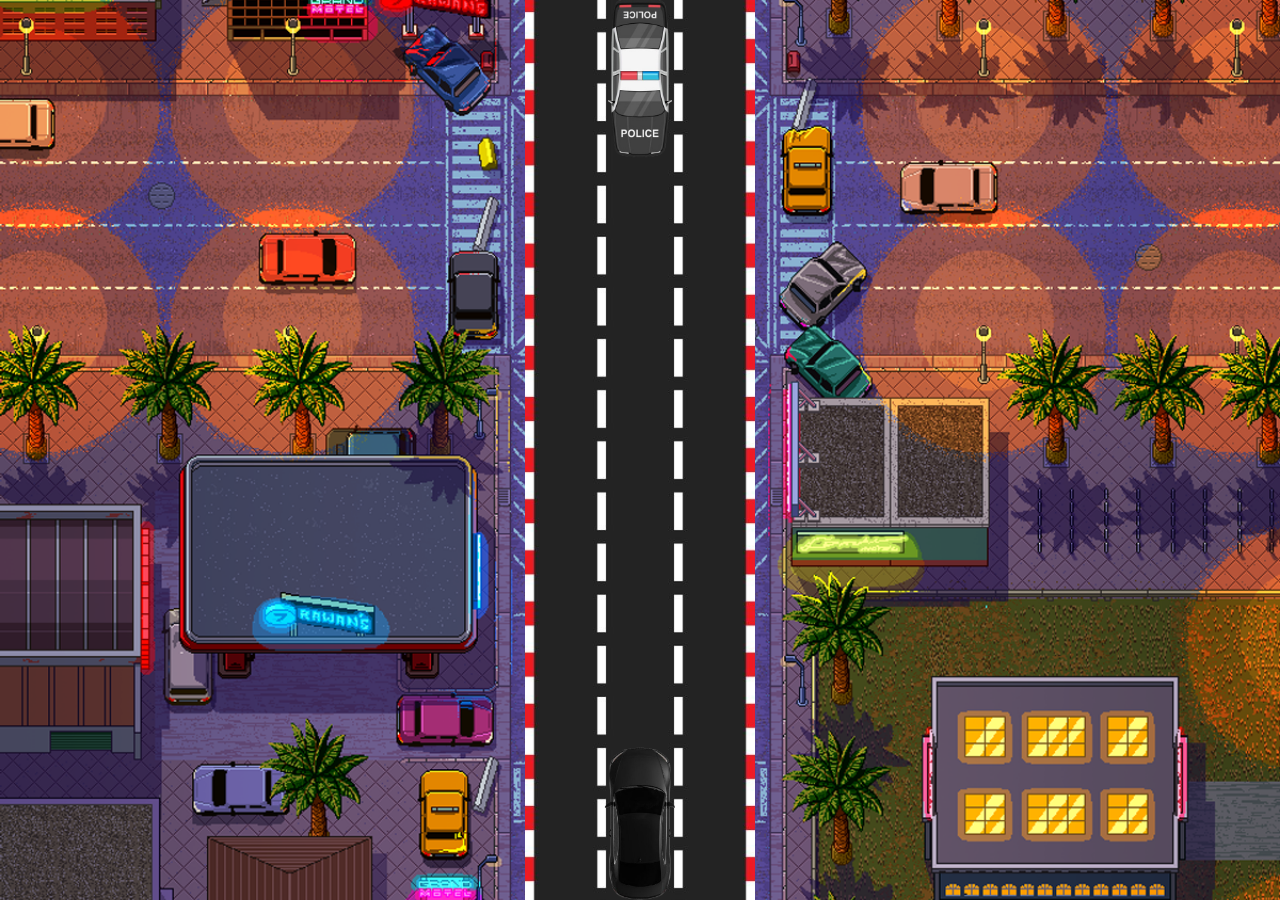
==== index.html @ 36fd2da6 "feat adds road and obstacle animations chor organises directory structure" ====
<!DOCTYPE html>
<html lang="en">
  <head>
    <meta charset="UTF-8" />
    <meta name="viewport" content="width=device-width, initial-scale=1.0" />
    <title>GamePage</title>
    <link rel="stylesheet" href="style.css" />
  </head>
  <body>
    <div class="road">
    </div>
    <div id="" class="obstacle">
      <img class="obstacleImg" src="pictures/2d/obstacles/policecar1.png" />
    </div>
    <div id="mainCar">
      <img
        src="pictures/2d/player_cars/blackcar1.png"
        alt="Player Car (You)"
      />
    </div>

    <!-- <div class="roadBoundary">
    <div class="rightStrip">
      <img src="pictures/animated_road/rightStrip.png" alt="Right Strip">
    </div>
    <div class="centerStrip">
      <img src="pictures/animated_road/centerStrip.png" alt="Center Strip">
    </div>
    <div class="leftStrip">
      <img src="pictures/animated_road/leftStrip.png" alt="Left Strip">
    </div>
  </div> -->
  </body>
</html>
<!-- start button, pause button , score, health -->
---- style.css ----
body {
  background-image: url("pictures/2d/backgrounds/background8.png");
  background-repeat: no-repeat;
  background-size: cover;
  background-attachment: fixed;
  background-position: center;
  height: 100vh;
  display: flex;
  flex-direction: column;
  align-items: center;
  /* align-items: flex-end; */
  /* place-items: center; */
  /* box-sizing: border-box; */
}

* {
  margin: 0;
  padding: 0;
  box-sizing: border-box;
}

#mainCar img {
  width: 5.5vw;
  height: auto;
  z-index: 30;
  /* background-size: cover; */
}

#mainCar {
  position:absolute;
  bottom:0%;
  display: grid;
}

.road {
  background-image: url("pictures/2d/roads/road1.jpg");
  background-repeat: repeat-y;
  background-size: contain;
  position: fixed;
  height: 10000000000000vh;
  width: 18vw;
  animation-name: moveRoad;
  animation-duration: 100000s;
  animation-iteration-count: infinite;
}

.obstacle {
  position: absolute;
  animation-name: moveObstacle;
  animation-duration: 10s;
  animation-iteration-count: infinite;
}
.obstacleImg {
  position: relative;
  width: 5vw;
  height: auto;
  z-index: 20;
}

@keyframes moveObstacle {
  0% {
    transform: translateY(0);
  }
  100% {
    transform: translateY(100vh);
  }
}

@keyframes moveRoad {
  0%{
    transform:translateY(-50%);
  }
  100%{
    transform: translateY(100%);
  }
  
}

/* .roadBoundary {
      background-image: url("pictures/animated_road/roadBoundary.png");
      position: relative;
      height: 1200vh;
      width: 100vw;
      top: -80vh;
      z-index: 1;
    }
  
    .rightStrip,
    .centerStrip,
    .leftStrip {
      position: absolute;
      height: 250px;
      width: 100%;
      z-index: 30;
    }
  
    .rightStrip {
      right: 0;
    }
  
    .centerStrip {
      left: 50%;
      transform: translateX(-50%);
    }
  
    .leftStrip {
      left: 0;
    } */
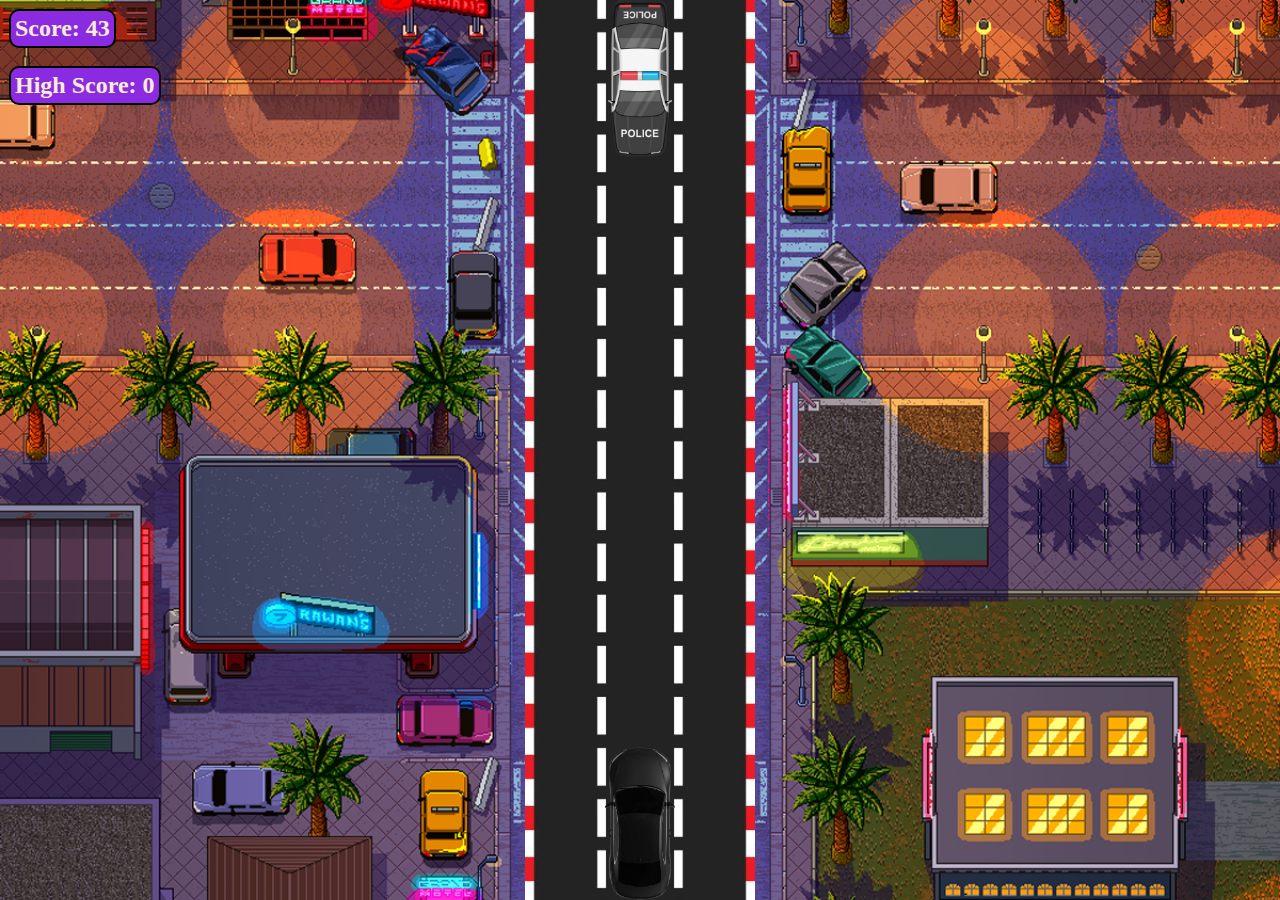
==== commit 1f1d4a33: "feat adds collision detecting feature feat configures car movement feature feat adds score calculati" ====
--- a/index.html
+++ b/index.html
@@ -7,6 +7,12 @@
     <link rel="stylesheet" href="style.css" />
   </head>
   <body>
+    <h2 id="score">
+      Score: 0
+    </h2>
+    <h2 id="highScore">
+      High Score: 0
+    </h2>
     <div class="road">
     </div>
     <div id="" class="obstacle">
@@ -18,18 +24,7 @@
         alt="Player Car (You)"
       />
     </div>
-
-    <!-- <div class="roadBoundary">
-    <div class="rightStrip">
-      <img src="pictures/animated_road/rightStrip.png" alt="Right Strip">
-    </div>
-    <div class="centerStrip">
-      <img src="pictures/animated_road/centerStrip.png" alt="Center Strip">
-    </div>
-    <div class="leftStrip">
-      <img src="pictures/animated_road/leftStrip.png" alt="Left Strip">
-    </div>
-  </div> -->
+    <script src="script.js"></script>
   </body>
 </html>
 <!-- start button, pause button , score, health -->
--- a/style.css
+++ b/style.css
@@ -8,9 +8,7 @@
   display: flex;
   flex-direction: column;
   align-items: center;
-  /* align-items: flex-end; */
-  /* place-items: center; */
-  /* box-sizing: border-box; */
+  overflow: hidden;
 }
 
 * {
@@ -23,7 +21,6 @@
   width: 5.5vw;
   height: auto;
   z-index: 30;
-  /* background-size: cover; */
 }
 
 #mainCar {
@@ -51,10 +48,38 @@
   animation-iteration-count: infinite;
 }
 .obstacleImg {
-  position: relative;
   width: 5vw;
   height: auto;
   z-index: 20;
+}
+
+#score{
+  position:relative;
+  background-color: blueviolet;
+  border-width:2.5px;
+  border-radius: 10px;
+  border-style: solid;
+  border-color: black;
+  color: antiquewhite;
+  z-index:50;
+  align-self: baseline;
+  margin: 1vh;
+  padding: 4px;
+}
+
+
+#highScore{
+  position:relative;
+  background-color: blueviolet;
+  border-width:2.5px;
+  border-radius: 10px;
+  border-style: solid;
+  border-color: black;
+  color: antiquewhite;
+  z-index:50;
+  align-self: baseline;
+  margin: 1vh;
+  padding: 4px;
 }
 
 @keyframes moveObstacle {
@@ -72,37 +97,10 @@
   }
   100%{
     transform: translateY(100%);
-  }
-  
+  } 
 }
 
-/* .roadBoundary {
-      background-image: url("pictures/animated_road/roadBoundary.png");
-      position: relative;
-      height: 1200vh;
-      width: 100vw;
-      top: -80vh;
-      z-index: 1;
-    }
-  
-    .rightStrip,
-    .centerStrip,
-    .leftStrip {
-      position: absolute;
-      height: 250px;
-      width: 100%;
-      z-index: 30;
-    }
-  
-    .rightStrip {
-      right: 0;
-    }
-  
-    .centerStrip {
-      left: 50%;
-      transform: translateX(-50%);
-    }
-  
-    .leftStrip {
-      left: 0;
-    } */
+.stop {
+  animation-play-state: paused;
+}
+
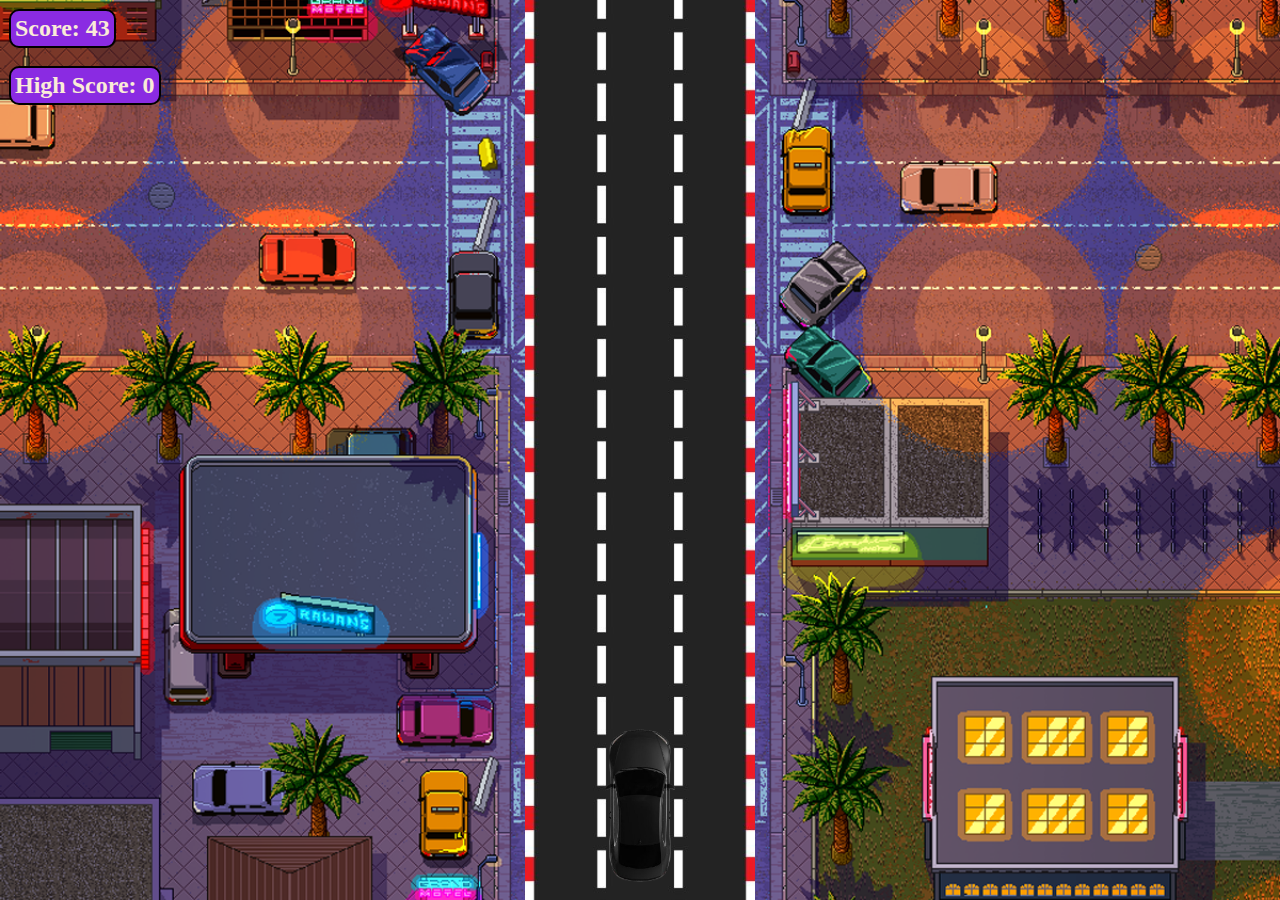
==== commit 1d894b92: "feat adds random obstacle creation feature" ====
--- a/index.html
+++ b/index.html
@@ -15,7 +15,64 @@
     </h2>
     <div class="road">
     </div>
-    <div id="" class="obstacle">
+    <div id= policecar1 class="obstacle">
+      <img class="obstacleImg" src="pictures/2d/obstacles/policecar1.png" />
+    </div>
+    <div id= puddle1 class="obstacle">
+    <img class="obstacleImg" src="pictures/2d/obstacles/puddle1.png" />
+  </div>
+  <div id= puddle2 class="obstacle">
+    <img class="obstacleImg" src="pictures/2d/obstacles/policecar1.png" />
+  </div>
+  <div id= rock1 class="obstacle"> 
+    <img class="obstacleImg" src="pictures/2d/obstacles/policecar1.png" />
+  </div>
+  <div id= rock2 class="obstacle"> 
+    <img class="obstacleImg" src="pictures/2d/obstacles/policecar1.png" />
+  </div>
+  <div id= traffic-barrier class="obstacle"> 
+     <img class="obstacleImg" src="pictures/2d/obstacles/policecar1.png" />
+  </div>
+  <div id= trafficcone1 class="obstacle"> 
+     <img class="obstacleImg" src="pictures/2d/obstacles/policecar1.png" />
+  </div>
+  <div id= trafficcone3 class="obstacle">  
+     <img class="obstacleImg" src="pictures/2d/obstacles/policecar1.png" />
+  </div>
+  <div id= tree1 class="obstacle">  
+     <img class="obstacleImg" src="pictures/2d/obstacles/policecar1.png" />
+  </div>
+  <div id= tree2 class="obstacle">  
+     <img class="obstacleImg" src="pictures/2d/obstacles/policecar1.png" />
+  </div>
+  <div id= tree3 class="obstacle">  
+     <img class="obstacleImg" src="pictures/2d/obstacles/policecar1.png" />
+  </div>
+  <div id= tree4 class="obstacle">  
+     <img class="obstacleImg" src="pictures/2d/obstacles/policecar1.png" />
+  </div>
+  <div id= person1 class="obstacle">   
+    <img class="obstacleImg" src="pictures/2d/obstacles/policecar1.png" />
+  </div>
+  <div id= person2 class="obstacle"> 
+      <img class="obstacleImg" src="pictures/2d/obstacles/policecar1.png" />
+  </div>
+  <div id= person3 class="obstacle"> 
+      <img class="obstacleImg" src="pictures/2d/obstacles/policecar1.png" />
+  </div>
+  <div id= person4 class="obstacle">  
+     <img class="obstacleImg" src="pictures/2d/obstacles/policecar1.png" />
+  </div>
+  <div id= person5 class="obstacle"> 
+      <img class="obstacleImg" src="pictures/2d/obstacles/policecar1.png" />
+  </div>
+  <div id= person6 class="obstacle">   
+    <img class="obstacleImg" src="pictures/2d/obstacles/policecar1.png" />
+  </div>
+  <div id= person7 class="obstacle"> 
+      <img class="obstacleImg" src="pictures/2d/obstacles/policecar1.png" />
+  </div>
+  <div id= person8 class="obstacle"> 
       <img class="obstacleImg" src="pictures/2d/obstacles/policecar1.png" />
     </div>
     <div id="mainCar">
--- a/style.css
+++ b/style.css
@@ -27,6 +27,7 @@
   position:absolute;
   bottom:0%;
   display: grid;
+  margin-bottom: 2vh;
 }
 
 .road {
@@ -46,11 +47,13 @@
   animation-name: moveObstacle;
   animation-duration: 10s;
   animation-iteration-count: infinite;
+  display:none;
 }
 .obstacleImg {
   width: 5vw;
   height: auto;
   z-index: 20;
+  /* display: none; */
 }
 
 #score{
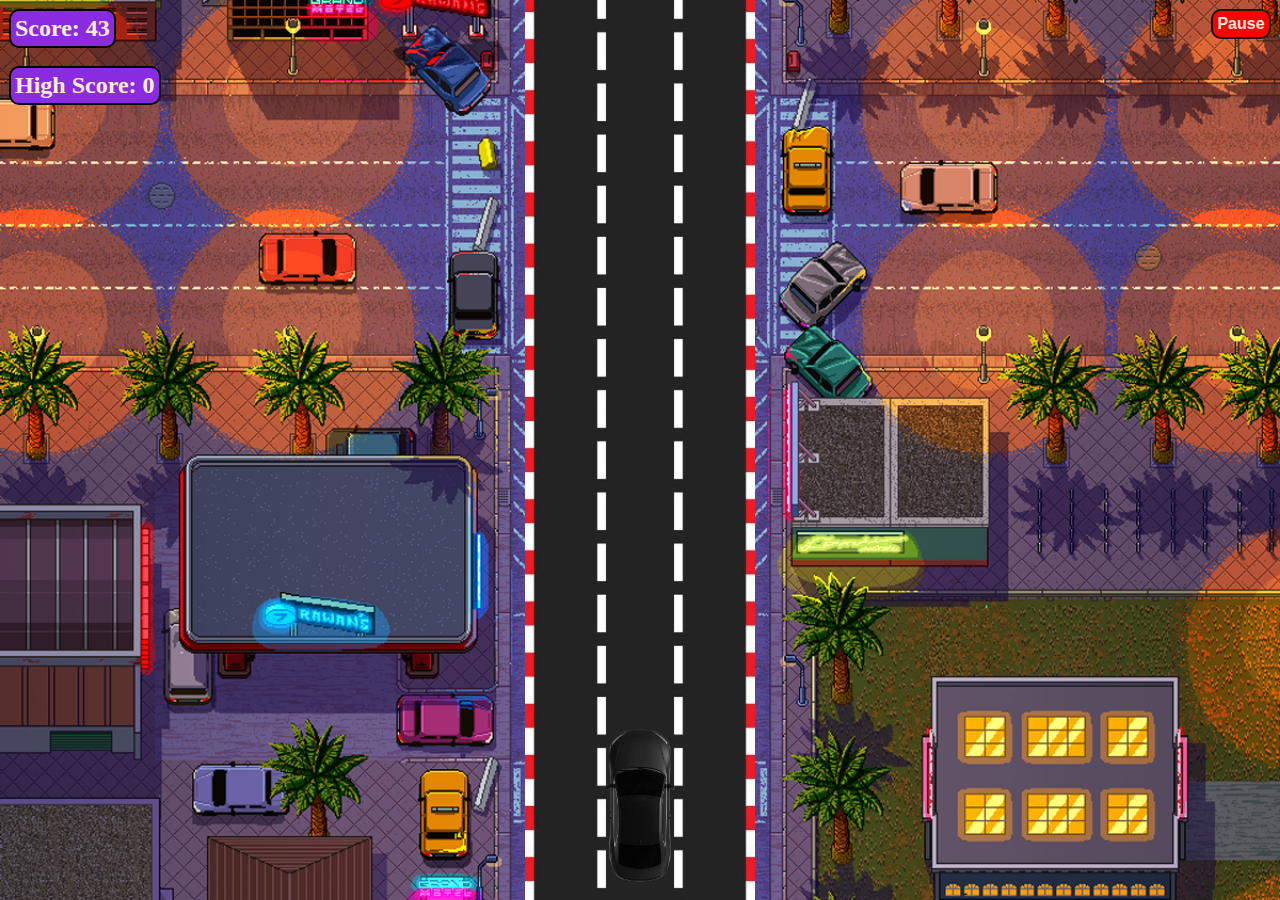
==== commit 349c0027: "feat improves the obstacle creation logic and fixes bugs feat adds pausing feature" ====
--- a/index.html
+++ b/index.html
@@ -13,7 +13,8 @@
     <h2 id="highScore">
       High Score: 0
     </h2>
-    <div class="road">
+    <button id="pause">Pause</button>
+    <div id="road">
     </div>
     <div id= policecar1 class="obstacle">
       <img class="obstacleImg" src="pictures/2d/obstacles/policecar1.png" />
--- a/style.css
+++ b/style.css
@@ -30,7 +30,7 @@
   margin-bottom: 2vh;
 }
 
-.road {
+#road {
   background-image: url("pictures/2d/roads/road1.jpg");
   background-repeat: repeat-y;
   background-size: contain;
@@ -38,22 +38,20 @@
   height: 10000000000000vh;
   width: 18vw;
   animation-name: moveRoad;
-  animation-duration: 100000s;
+  animation-duration: 1000000s;
+  animation-timing-function: linear;
   animation-iteration-count: infinite;
 }
 
 .obstacle {
   position: absolute;
-  animation-name: moveObstacle;
-  animation-duration: 10s;
-  animation-iteration-count: infinite;
+  animation:  none;
   display:none;
 }
 .obstacleImg {
   width: 5vw;
   height: auto;
   z-index: 20;
-  /* display: none; */
 }
 
 #score{
@@ -85,12 +83,50 @@
   padding: 4px;
 }
 
-@keyframes moveObstacle {
+#pause{
+  position:absolute;
+  background-color: red;
+  border-width:2.5px;
+  border-radius: 10px;
+  border-style: solid;
+  border-color: rgb(27, 23, 23);
+  min-height: 30px;
+  min-width:60px;
+  font-size: medium;
+  font-style: normal;
+  font-weight: bold;
+  font-stretch: condensed;
+  color: antiquewhite;
+  z-index:50;
+  align-self: flex-end;
+  margin: 1vh;
+  padding: 4px;
+}
+
+@keyframes moveObstacleCenter {
   0% {
-    transform: translateY(0);
+    transform: translate(0,0);
   }
   100% {
-    transform: translateY(100vh);
+    transform: translate(0,100vh);
+  }
+}
+
+@keyframes moveObstacleLeft {
+  0% {
+    transform: translate(-6vw,0);
+  }
+  100% {
+    transform: translate(-6vw,100vh);
+  }
+}
+
+@keyframes moveObstacleRight {
+  0% {
+    transform: translate(6vw,0);
+  }
+  100% {
+    transform: translate(6vw,100vh);
   }
 }
 
@@ -107,3 +143,28 @@
   animation-play-state: paused;
 }
 
+.hide{
+  display: none;
+}
+
+.show{
+  display: block;
+}
+
+.obstacleAnimationCenter{
+  animation-name: moveObstacleCenter;
+  animation-duration: 5s;
+  animation-timing-function: linear;
+}
+
+.obstacleAnimationLeft{
+  animation-name: moveObstacleLeft;
+  animation-duration: 5s;
+  animation-timing-function: linear;
+}
+
+.obstacleAnimationRight{
+  animation-name: moveObstacleRight;
+  animation-duration: 5s;
+  animation-timing-function: linear;
+}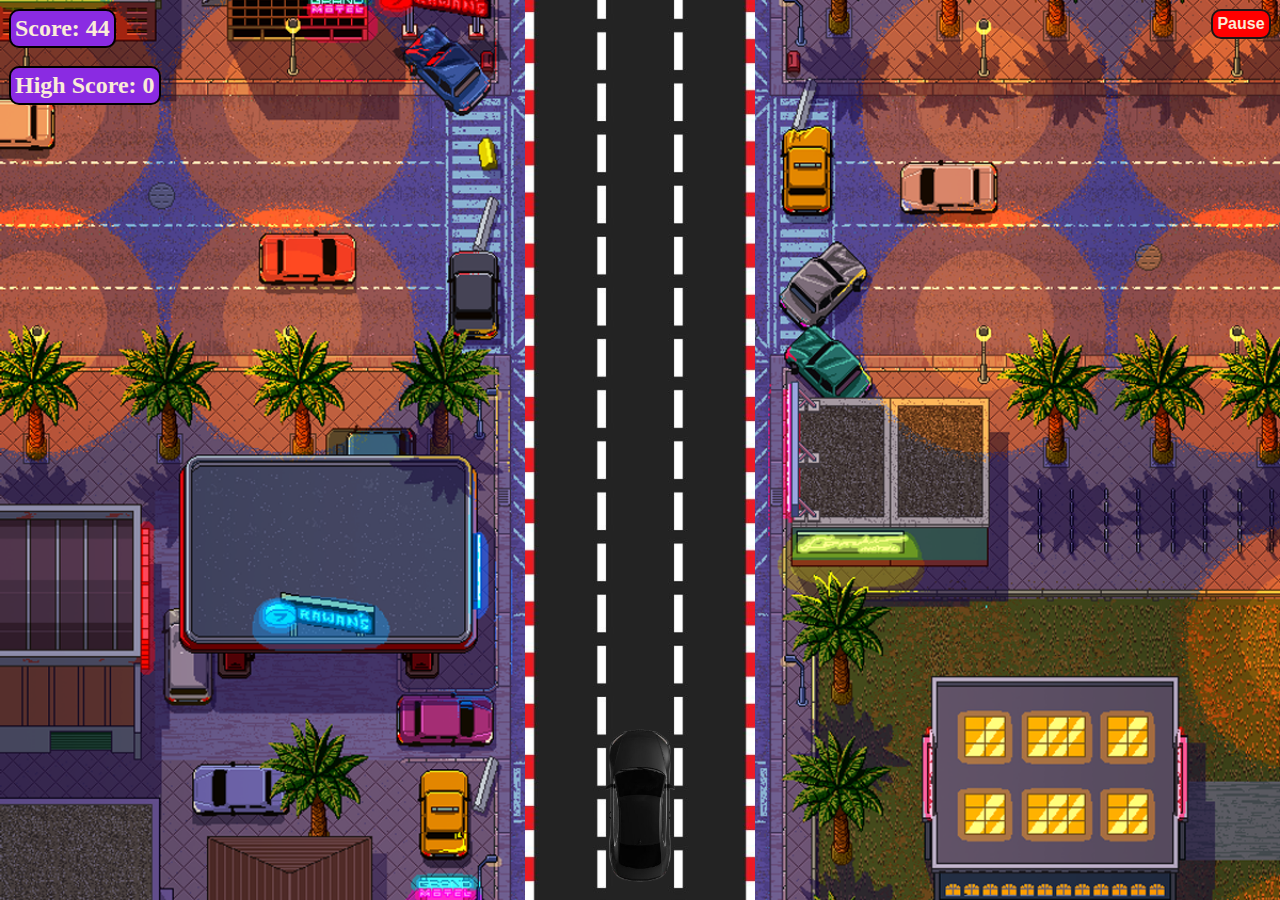
==== commit ecce491f: "feat adds speed increase of obstacle creation as per levels feat adds speed increase of obstacle mov" ====
--- a/index.html
+++ b/index.html
@@ -14,8 +14,10 @@
       High Score: 0
     </h2>
     <button id="pause">Pause</button>
+    <button id="restart">Restart</button>
+    <button id="continue">Continue</button>
     <div id="road">
-    </div>
+    </div> 
     <div id= policecar1 class="obstacle">
       <img class="obstacleImg" src="pictures/2d/obstacles/policecar1.png" />
     </div>
@@ -23,58 +25,58 @@
     <img class="obstacleImg" src="pictures/2d/obstacles/puddle1.png" />
   </div>
   <div id= puddle2 class="obstacle">
-    <img class="obstacleImg" src="pictures/2d/obstacles/policecar1.png" />
+    <img class="obstacleImg" src="pictures/2d/obstacles/puddle2.png" />
   </div>
   <div id= rock1 class="obstacle"> 
-    <img class="obstacleImg" src="pictures/2d/obstacles/policecar1.png" />
+    <img class="obstacleImg" src="pictures/2d/obstacles/rock1.png" />
   </div>
   <div id= rock2 class="obstacle"> 
-    <img class="obstacleImg" src="pictures/2d/obstacles/policecar1.png" />
+    <img class="obstacleImg" src="pictures/2d/obstacles/rock2.png" />
   </div>
   <div id= traffic-barrier class="obstacle"> 
-     <img class="obstacleImg" src="pictures/2d/obstacles/policecar1.png" />
+     <img class="obstacleImg" src="pictures/2d/obstacles/traffic-barrier.png" />
   </div>
   <div id= trafficcone1 class="obstacle"> 
-     <img class="obstacleImg" src="pictures/2d/obstacles/policecar1.png" />
+     <img class="obstacleImg" src="pictures/2d/obstacles/trafficcone1.png" />
   </div>
   <div id= trafficcone3 class="obstacle">  
-     <img class="obstacleImg" src="pictures/2d/obstacles/policecar1.png" />
+     <img class="obstacleImg" src="pictures/2d/obstacles/trafficcone3.png" />
   </div>
   <div id= tree1 class="obstacle">  
-     <img class="obstacleImg" src="pictures/2d/obstacles/policecar1.png" />
+     <img class="obstacleImg" src="pictures/2d/obstacles/tree1.png" />
   </div>
   <div id= tree2 class="obstacle">  
-     <img class="obstacleImg" src="pictures/2d/obstacles/policecar1.png" />
+     <img class="obstacleImg" src="pictures/2d/obstacles/tree2.png" />
   </div>
   <div id= tree3 class="obstacle">  
-     <img class="obstacleImg" src="pictures/2d/obstacles/policecar1.png" />
+     <img class="obstacleImg" src="pictures/2d/obstacles/tree3.png" />
   </div>
   <div id= tree4 class="obstacle">  
-     <img class="obstacleImg" src="pictures/2d/obstacles/policecar1.png" />
+     <img class="obstacleImg" src="pictures/2d/obstacles/tree4.png" />
   </div>
   <div id= person1 class="obstacle">   
-    <img class="obstacleImg" src="pictures/2d/obstacles/policecar1.png" />
+    <img class="obstacleImg" src="pictures/2d/obstacles/person1.png" />
   </div>
   <div id= person2 class="obstacle"> 
-      <img class="obstacleImg" src="pictures/2d/obstacles/policecar1.png" />
+      <img class="obstacleImg" src="pictures/2d/obstacles/person2.png" />
   </div>
   <div id= person3 class="obstacle"> 
-      <img class="obstacleImg" src="pictures/2d/obstacles/policecar1.png" />
+      <img class="obstacleImg" src="pictures/2d/obstacles/person3.png" />
   </div>
   <div id= person4 class="obstacle">  
-     <img class="obstacleImg" src="pictures/2d/obstacles/policecar1.png" />
+     <img class="obstacleImg" src="pictures/2d/obstacles/person4.png" />
   </div>
   <div id= person5 class="obstacle"> 
-      <img class="obstacleImg" src="pictures/2d/obstacles/policecar1.png" />
+      <img class="obstacleImg" src="pictures/2d/obstacles/person5.png" />
   </div>
   <div id= person6 class="obstacle">   
-    <img class="obstacleImg" src="pictures/2d/obstacles/policecar1.png" />
+    <img class="obstacleImg" src="pictures/2d/obstacles/person6.png" />
   </div>
   <div id= person7 class="obstacle"> 
-      <img class="obstacleImg" src="pictures/2d/obstacles/policecar1.png" />
+      <img class="obstacleImg" src="pictures/2d/obstacles/person7.png" />
   </div>
   <div id= person8 class="obstacle"> 
-      <img class="obstacleImg" src="pictures/2d/obstacles/policecar1.png" />
+      <img class="obstacleImg" src="pictures/2d/obstacles/person8.png" />
     </div>
     <div id="mainCar">
       <img
--- a/style.css
+++ b/style.css
@@ -38,7 +38,7 @@
   height: 10000000000000vh;
   width: 18vw;
   animation-name: moveRoad;
-  animation-duration: 1000000s;
+  animation-duration: 200000s;
   animation-timing-function: linear;
   animation-iteration-count: infinite;
 }
@@ -46,7 +46,7 @@
 .obstacle {
   position: absolute;
   animation:  none;
-  display:none;
+  /* display:none; */
 }
 .obstacleImg {
   width: 5vw;
@@ -103,6 +103,50 @@
   padding: 4px;
 }
 
+#restart{
+  position:absolute;
+  background-color: red;
+  border-width:2.5px;
+  border-radius: 10px;
+  border-style: solid;
+  border-color: rgb(27, 23, 23);
+  min-height: 30px;
+  min-width:60px;
+  font-size: medium;
+  font-style: normal;
+  font-weight: bold;
+  font-stretch: condensed;
+  color: antiquewhite;
+  z-index:70;
+  align-self: center;
+  margin: 1vh;
+  padding: 4px;
+  top:50vh;
+  /* display:none; */
+}
+
+#continue{
+  position:absolute;
+  background-color: blue;
+  border-width:2.5px;
+  border-radius: 10px;
+  border-style: solid;
+  border-color: rgb(27, 23, 23);
+  min-height: 30px;
+  min-width:60px;
+  font-size: medium;
+  font-style: normal;
+  font-weight: bold;
+  font-stretch: condensed;
+  color: antiquewhite;
+  z-index:70;
+  align-self: center;
+  margin: 1vh;
+  padding: 4px;
+  bottom:50vh;
+  /* display:none; */
+}
+
 @keyframes moveObstacleCenter {
   0% {
     transform: translate(0,0);
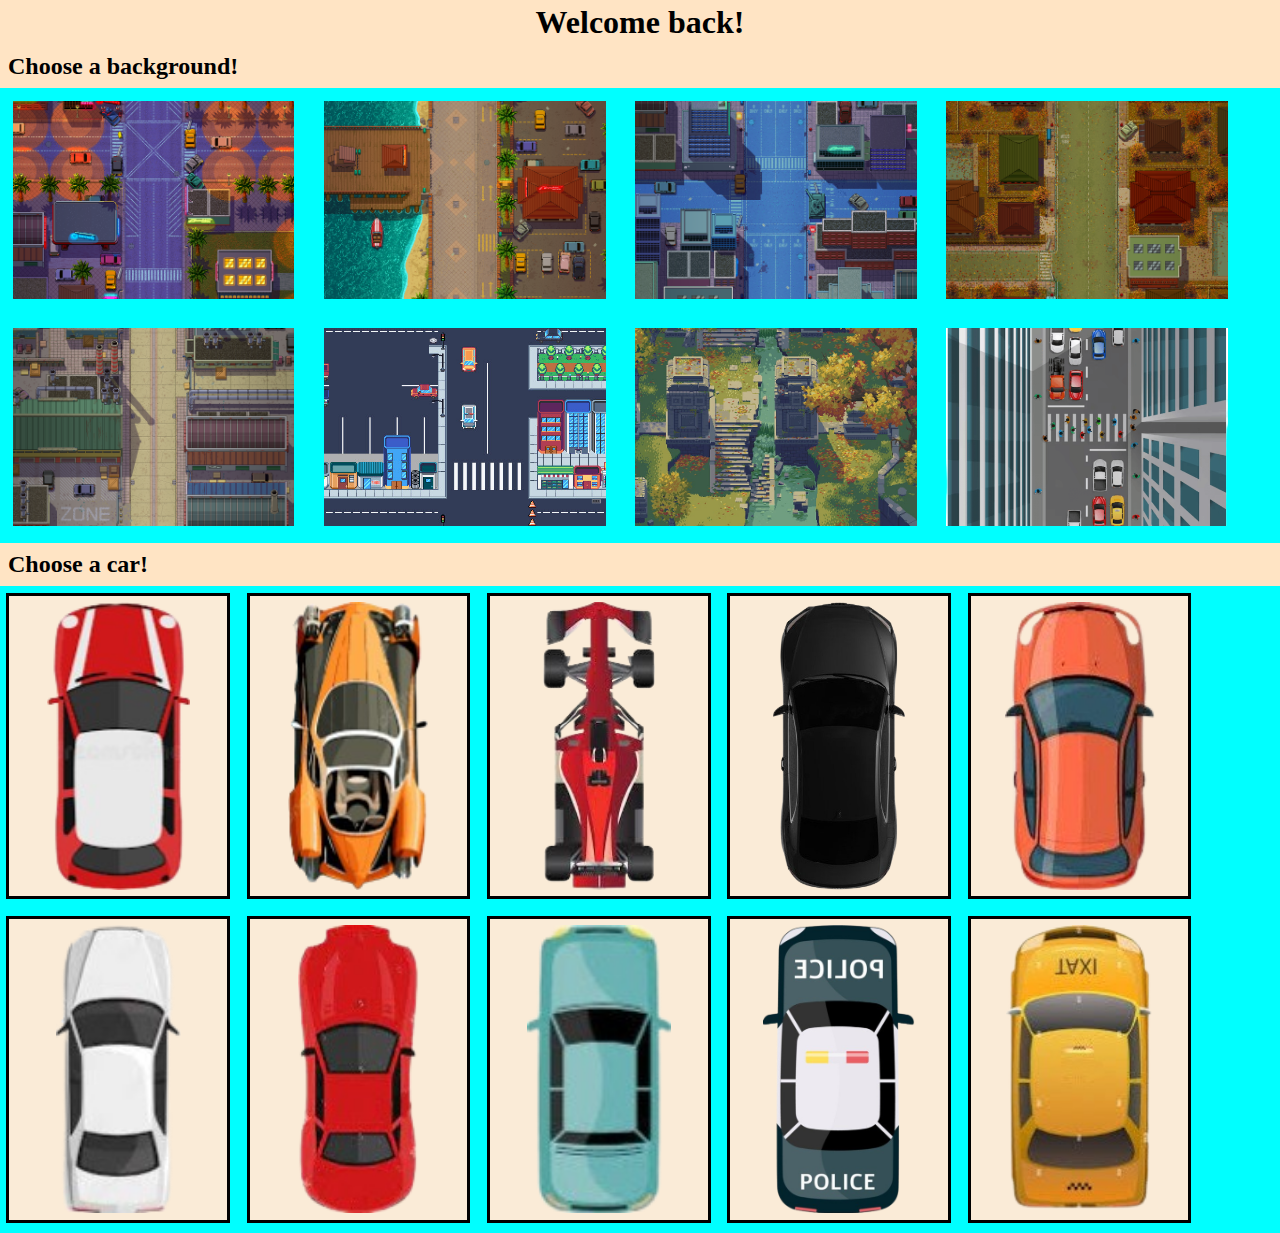
==== commit a7d042b7: "feat adds background and car choosing menu" ====
--- a/index.html
+++ b/index.html
@@ -1,90 +1,41 @@
 <!DOCTYPE html>
 <html lang="en">
-  <head>
-    <meta charset="UTF-8" />
-    <meta name="viewport" content="width=device-width, initial-scale=1.0" />
-    <title>GamePage</title>
-    <link rel="stylesheet" href="style.css" />
-  </head>
-  <body>
-    <h2 id="score">
-      Score: 0
-    </h2>
-    <h2 id="highScore">
-      High Score: 0
-    </h2>
-    <button id="pause">Pause</button>
-    <button id="restart">Restart</button>
-    <button id="continue">Continue</button>
-    <div id="road">
-    </div> 
-    <div id= policecar1 class="obstacle">
-      <img class="obstacleImg" src="pictures/2d/obstacles/policecar1.png" />
-    </div>
-    <div id= puddle1 class="obstacle">
-    <img class="obstacleImg" src="pictures/2d/obstacles/puddle1.png" />
+<head>
+  <meta charset="UTF-8">
+  <meta name="viewport" content="width=device-width, initial-scale=1.0">
+  <title>Menu</title>
+  <link rel="stylesheet" href="styleMenu.css" />
+</head>
+<body>
+  <h1 id="welcome">Welcome back!</h1>
+  <h2 class="text">Choose a background!</h2>
+  <div id="backgroundContainer">
+    <img id="background1" class="backgroundImage" src="pictures/2d/backgrounds/background1.png">
+    <img id="background2" class="backgroundImage" src="pictures/2d/backgrounds/background2.png">
+    <img id="background3" class="backgroundImage" src="pictures/2d/backgrounds/background3.png">
+    <img id="background4" class="backgroundImage" src="pictures/2d/backgrounds/background4.png">
+    <img id="background5" class="backgroundImage" src="pictures/2d/backgrounds/background5.png">
+    <img id="background6" class="backgroundImage" src="pictures/2d/backgrounds/background6.jpg">
+    <img id="background7" class="backgroundImage" src="pictures/2d/backgrounds/background7.jpg">
+    <!-- <img id="background8" class="backgroundImage" src="pictures/2d/backgrounds/background8.jpeg"> -->
+    <img id="background9" class="backgroundImage" src="pictures/2d/backgrounds/background9.png">
+    <!-- <img id="background10" class="backgroundImage" src="pictures/2d/backgrounds/background10.png"> -->
+</div>
+<button id="chooseBackground" class="popOut">Choose</button>
+<h2 class="text">Choose a car!</h2>
+  <div id="carContainer">
+    <img id="redcarstripes1" class="carImage" src="pictures/2d/player_cars/redcarstripes1.png">
+    <img id="goldensupercar1" class="carImage" src="pictures/2d/player_cars/goldensupercar1.png">
+    <img id="redsupercar1" class="carImage" src="pictures/2d/player_cars/redsupercar1.png">
+    <img id="blackcar1" class="carImage" src="pictures/2d/player_cars/blackcar1.png">
+    <img id="orangecar1" class="carImage" src="pictures/2d/player_cars/orangecar1.png">
+    <img id="whitecar1" class="carImage" src="pictures/2d/player_cars/whitecar1.png">
+    <img id="redcar1" class="carImage" src="pictures/2d/player_cars/redcar1.png">
+    <img id="bluecar1" class="carImage" src="pictures/2d/player_cars/bluecar1.png">
+    <img id="policecar1" class="carImage" src="pictures/2d/player_cars/policecar1.png">
+    <img id="taxicar1" class="carImage" src="pictures/2d/player_cars/taxicar1.png">
   </div>
-  <div id= puddle2 class="obstacle">
-    <img class="obstacleImg" src="pictures/2d/obstacles/puddle2.png" />
-  </div>
-  <div id= rock1 class="obstacle"> 
-    <img class="obstacleImg" src="pictures/2d/obstacles/rock1.png" />
-  </div>
-  <div id= rock2 class="obstacle"> 
-    <img class="obstacleImg" src="pictures/2d/obstacles/rock2.png" />
-  </div>
-  <div id= traffic-barrier class="obstacle"> 
-     <img class="obstacleImg" src="pictures/2d/obstacles/traffic-barrier.png" />
-  </div>
-  <div id= trafficcone1 class="obstacle"> 
-     <img class="obstacleImg" src="pictures/2d/obstacles/trafficcone1.png" />
-  </div>
-  <div id= trafficcone3 class="obstacle">  
-     <img class="obstacleImg" src="pictures/2d/obstacles/trafficcone3.png" />
-  </div>
-  <div id= tree1 class="obstacle">  
-     <img class="obstacleImg" src="pictures/2d/obstacles/tree1.png" />
-  </div>
-  <div id= tree2 class="obstacle">  
-     <img class="obstacleImg" src="pictures/2d/obstacles/tree2.png" />
-  </div>
-  <div id= tree3 class="obstacle">  
-     <img class="obstacleImg" src="pictures/2d/obstacles/tree3.png" />
-  </div>
-  <div id= tree4 class="obstacle">  
-     <img class="obstacleImg" src="pictures/2d/obstacles/tree4.png" />
-  </div>
-  <div id= person1 class="obstacle">   
-    <img class="obstacleImg" src="pictures/2d/obstacles/person1.png" />
-  </div>
-  <div id= person2 class="obstacle"> 
-      <img class="obstacleImg" src="pictures/2d/obstacles/person2.png" />
-  </div>
-  <div id= person3 class="obstacle"> 
-      <img class="obstacleImg" src="pictures/2d/obstacles/person3.png" />
-  </div>
-  <div id= person4 class="obstacle">  
-     <img class="obstacleImg" src="pictures/2d/obstacles/person4.png" />
-  </div>
-  <div id= person5 class="obstacle"> 
-      <img class="obstacleImg" src="pictures/2d/obstacles/person5.png" />
-  </div>
-  <div id= person6 class="obstacle">   
-    <img class="obstacleImg" src="pictures/2d/obstacles/person6.png" />
-  </div>
-  <div id= person7 class="obstacle"> 
-      <img class="obstacleImg" src="pictures/2d/obstacles/person7.png" />
-  </div>
-  <div id= person8 class="obstacle"> 
-      <img class="obstacleImg" src="pictures/2d/obstacles/person8.png" />
-    </div>
-    <div id="mainCar">
-      <img
-        src="pictures/2d/player_cars/blackcar1.png"
-        alt="Player Car (You)"
-      />
-    </div>
-    <script src="script.js"></script>
-  </body>
-</html>
-<!-- start button, pause button , score, health -->
+  <button id="chooseCar" class="popOut">Choose</button>
+  <script src="menu.js" defer></script>
+</body>
+</html>--- a/styleMenu.css
+++ b/styleMenu.css
@@ -0,0 +1,90 @@
+body {
+  display: flex;
+  flex-direction: column;
+  /* background-image: url("pictures/3d/backgrounds/background1.jpg");
+background-position: center;
+background-size: cover;
+background-repeat: no-repeat;
+background-attachment: fixed; */
+  background-color: bisque;
+  /* height: 100vh; */
+  /* flex-wrap: wrap; */
+  /* flex-direction: row; */
+  /* justify-content: space-around; */
+  /* margin:20px; */
+  place-items: center;
+}
+
+* {
+  margin: 0;
+  padding: 0;
+}
+
+.backgroundImage {
+  width: 22vw;
+  height: 22vh;
+  padding: 0.5vw;
+  margin: 0.5vw;
+  object-fit: cover;
+}
+
+#backgroundContainer {
+  position: relative;
+  background-color: aqua;
+}
+
+#welcome{
+    position: relative;
+  margin: 4px;
+  /* padding: 2px; */
+}
+.text{
+    position: relative;
+    align-self: baseline;
+  margin: 4px;
+  padding: 4px; 
+}
+
+.popOut{
+  position:relative;
+  z-index:10;
+    background-color: blueviolet;
+    border-width:2.5px;
+    border-radius: 10px;
+    border-style: solid;
+    border-color: rgb(27, 23, 23);
+    min-height: 25px;
+    min-width:60px;
+    font-size: large;
+    font-style: normal;
+    font-weight: bold;
+    font-stretch: condensed;
+    text-align: center;  
+    color: antiquewhite;
+    align-self: flex-end;
+    margin: 4px;
+    padding: 4px;
+}
+
+#carContainer{
+  position: relative;
+  background-color: aqua;
+}
+
+.carImage{
+  width: 16vw;
+  height: 32vh;
+  padding: 0.5vw;
+  margin: 0.5vw;
+  object-fit: contain;
+  border-style: solid;
+  background-color: antiquewhite;
+}
+
+.show{
+  display: block;
+}
+
+.hide{
+  display: none;
+}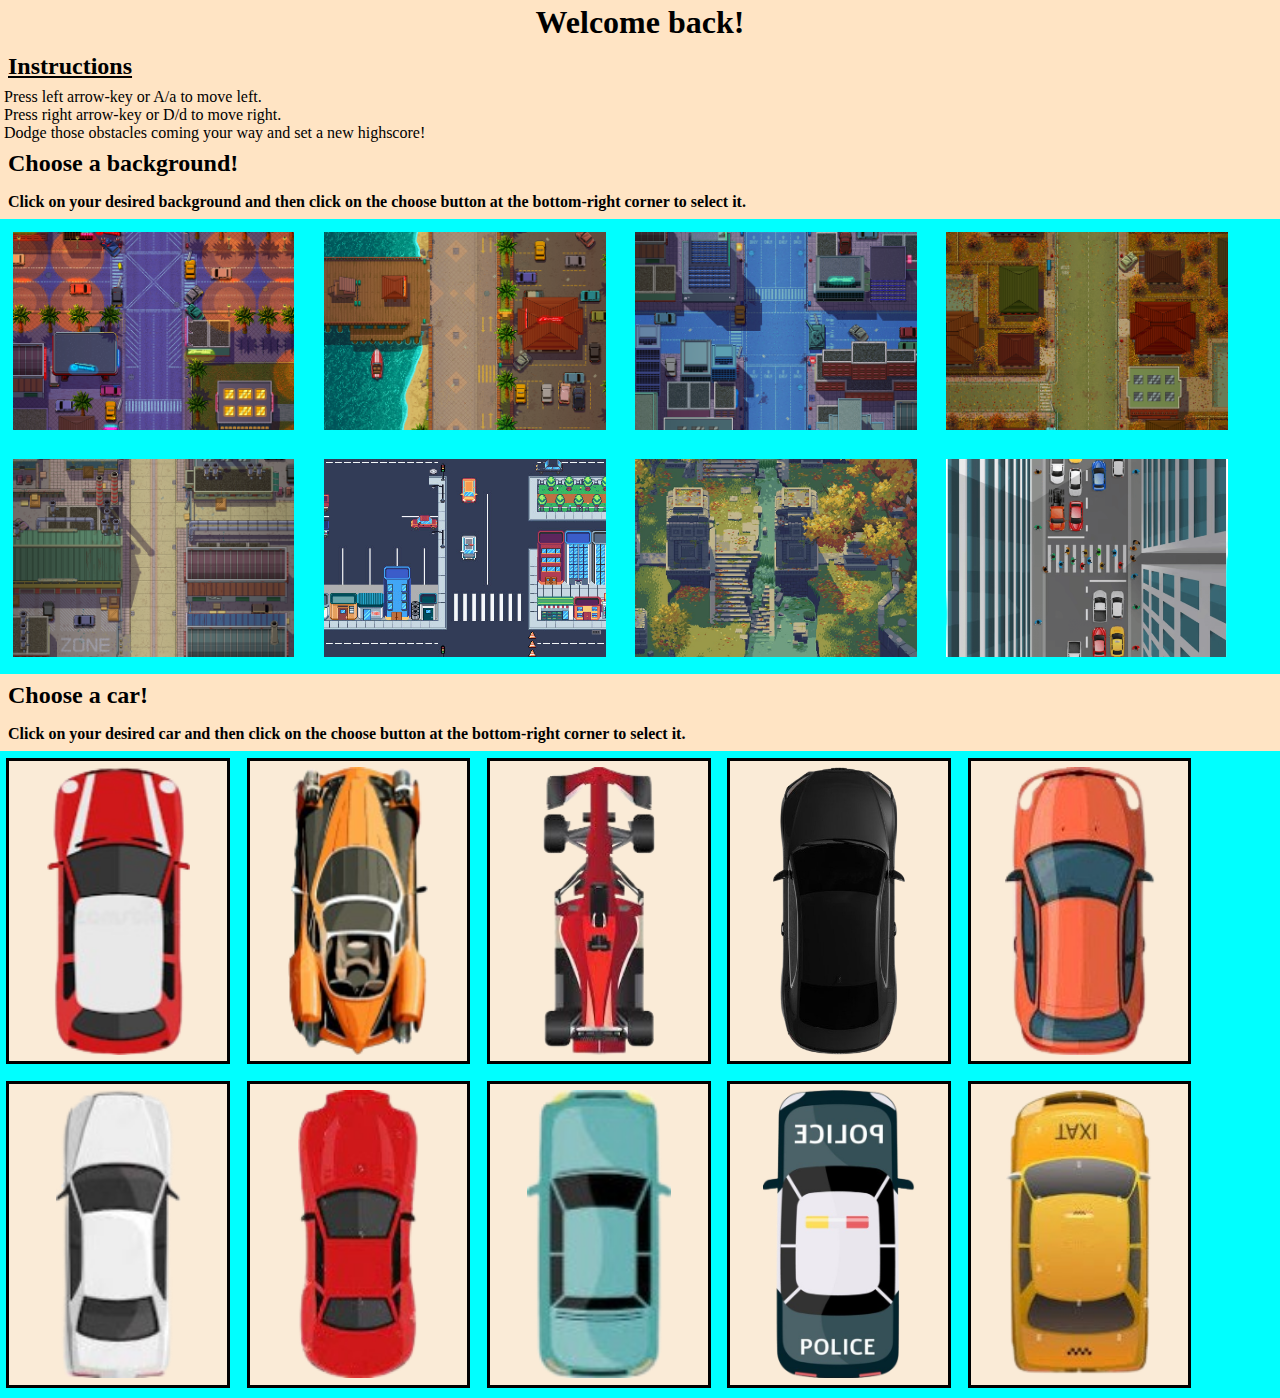
==== commit fcfdfff0: "chor adds instructions" ====
--- a/index.html
+++ b/index.html
@@ -8,7 +8,16 @@
 </head>
 <body>
   <h1 id="welcome">Welcome back!</h1>
-  <h2 class="text">Choose a background!</h2>
+  <h2 class ='text' style="text-decoration: underline;">Instructions</h2>
+  <div class="point-container" style="align-self: baseline;">
+    <ul class="point">
+      <li>Press left arrow-key or A/a to move left.</li>
+      <li>Press right arrow-key or D/d to move right.</li>
+      <li>Dodge those obstacles coming your way and set a new highscore!</li>
+    </ul>
+  </div>
+   <h2 class="text">Choose a background!</h2>
+  <h4 class="text">Click on your desired background and then click on the choose button at the bottom-right corner to select it.</h4>
   <div id="backgroundContainer">
     <img id="background1" class="backgroundImage" src="pictures/2d/backgrounds/background1.png">
     <img id="background2" class="backgroundImage" src="pictures/2d/backgrounds/background2.png">
@@ -21,8 +30,9 @@
     <img id="background9" class="backgroundImage" src="pictures/2d/backgrounds/background9.png">
     <!-- <img id="background10" class="backgroundImage" src="pictures/2d/backgrounds/background10.png"> -->
 </div>
-<button id="chooseBackground" class="popOut">Choose</button>
+<button id="chooseBackground" class="popOut">Choose this background</button>
 <h2 class="text">Choose a car!</h2>
+<h4 class="text">Click on your desired car and then click on the choose button at the bottom-right corner to select it.</h4>
   <div id="carContainer">
     <img id="redcarstripes1" class="carImage" src="pictures/2d/player_cars/redcarstripes1.png">
     <img id="goldensupercar1" class="carImage" src="pictures/2d/player_cars/goldensupercar1.png">
@@ -35,7 +45,7 @@
     <img id="policecar1" class="carImage" src="pictures/2d/player_cars/policecar1.png">
     <img id="taxicar1" class="carImage" src="pictures/2d/player_cars/taxicar1.png">
   </div>
-  <button id="chooseCar" class="popOut">Choose</button>
+  <button id="chooseCar" class="popOut">Choose this car</button>
   <script src="menu.js" defer></script>
 </body>
 </html>--- a/styleMenu.css
+++ b/styleMenu.css
@@ -66,6 +66,8 @@
     padding: 4px;
 }
 
+
+
 #carContainer{
   position: relative;
   background-color: aqua;
